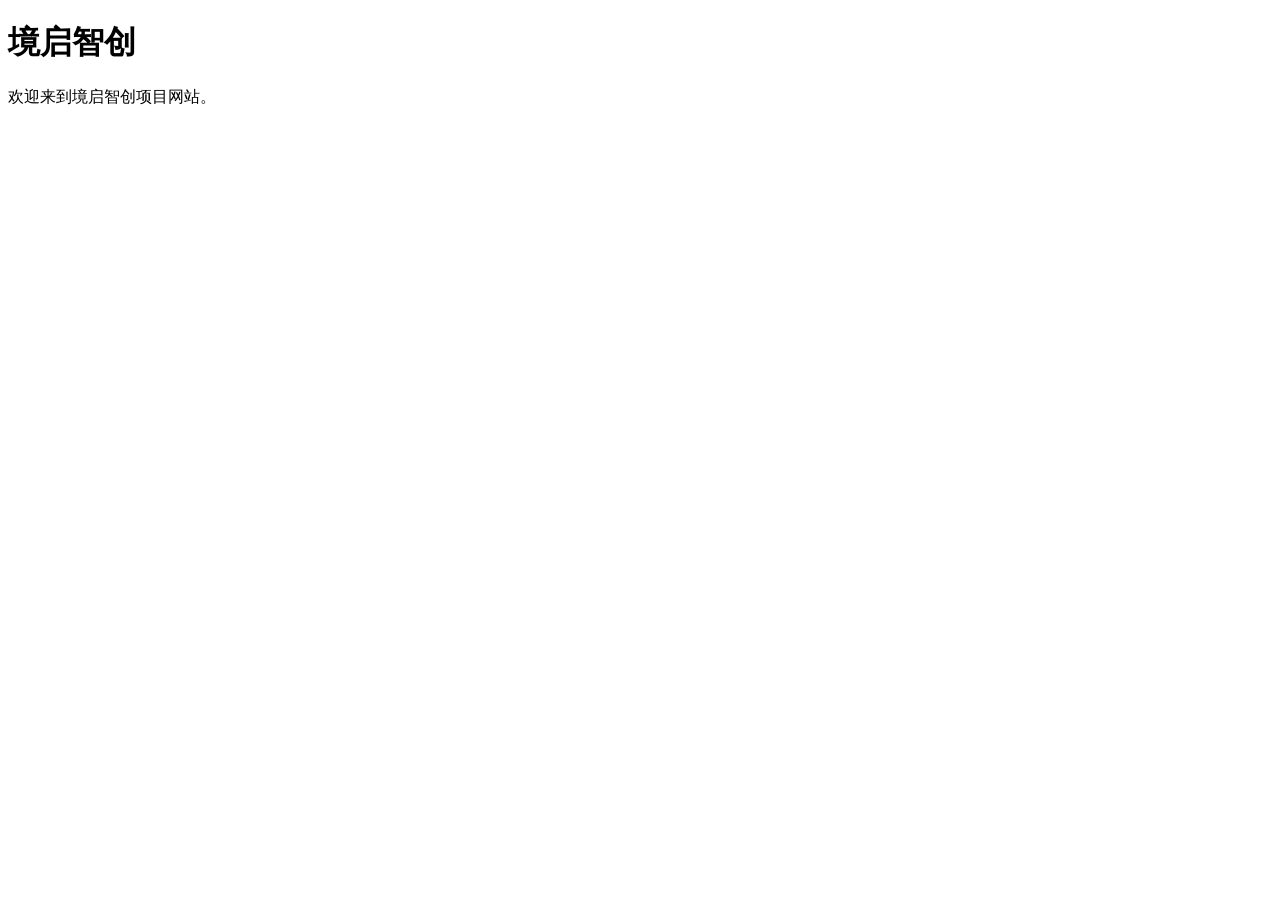
==== index.html @ 91cee244 "Create index.html" ====
<!DOCTYPE html>
<html lang=zh-CN>
<head>
  <meta charset=UTF-8>
  <meta name=viewport content=width=device-width, initial-scale=1.0>
  <title>境启智创</title>
</head>
<body>
  <h1>境启智创</h1>
  <p>欢迎来到境启智创项目网站。</p>
</body>
</html>
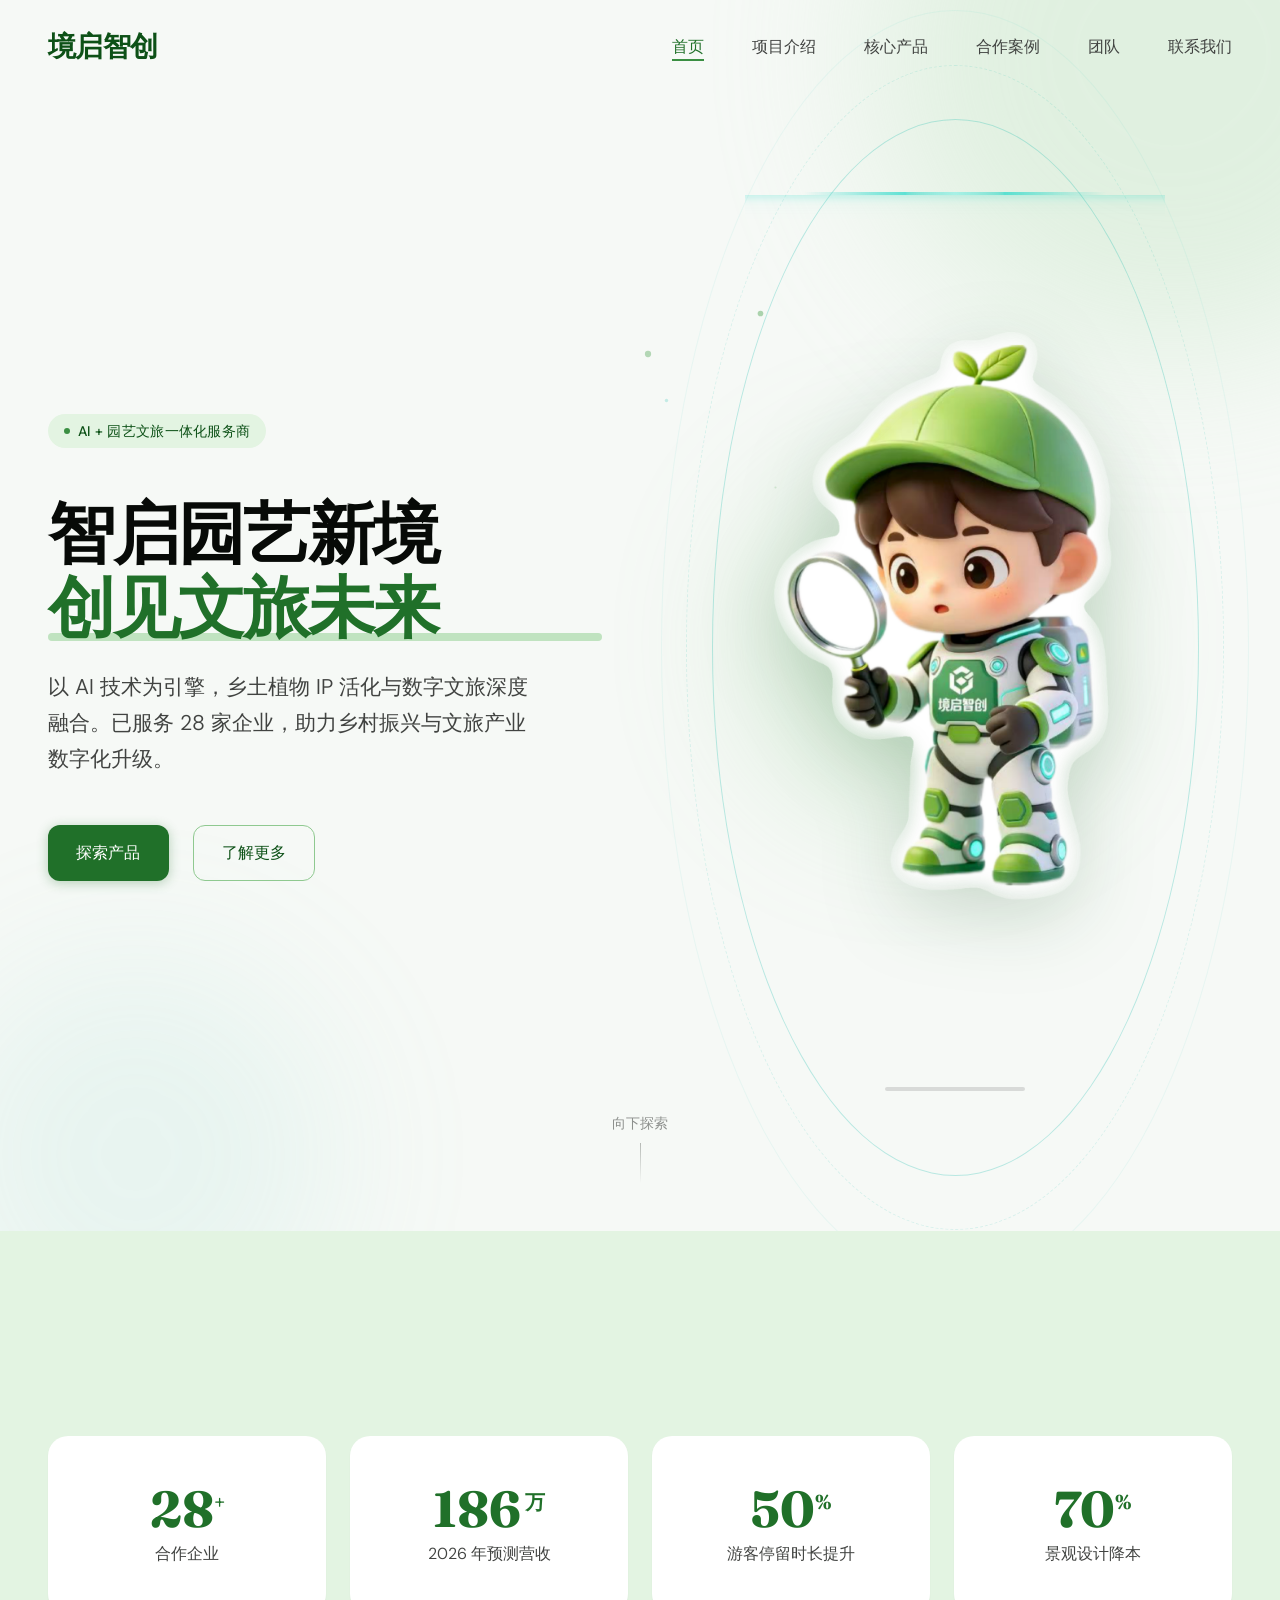
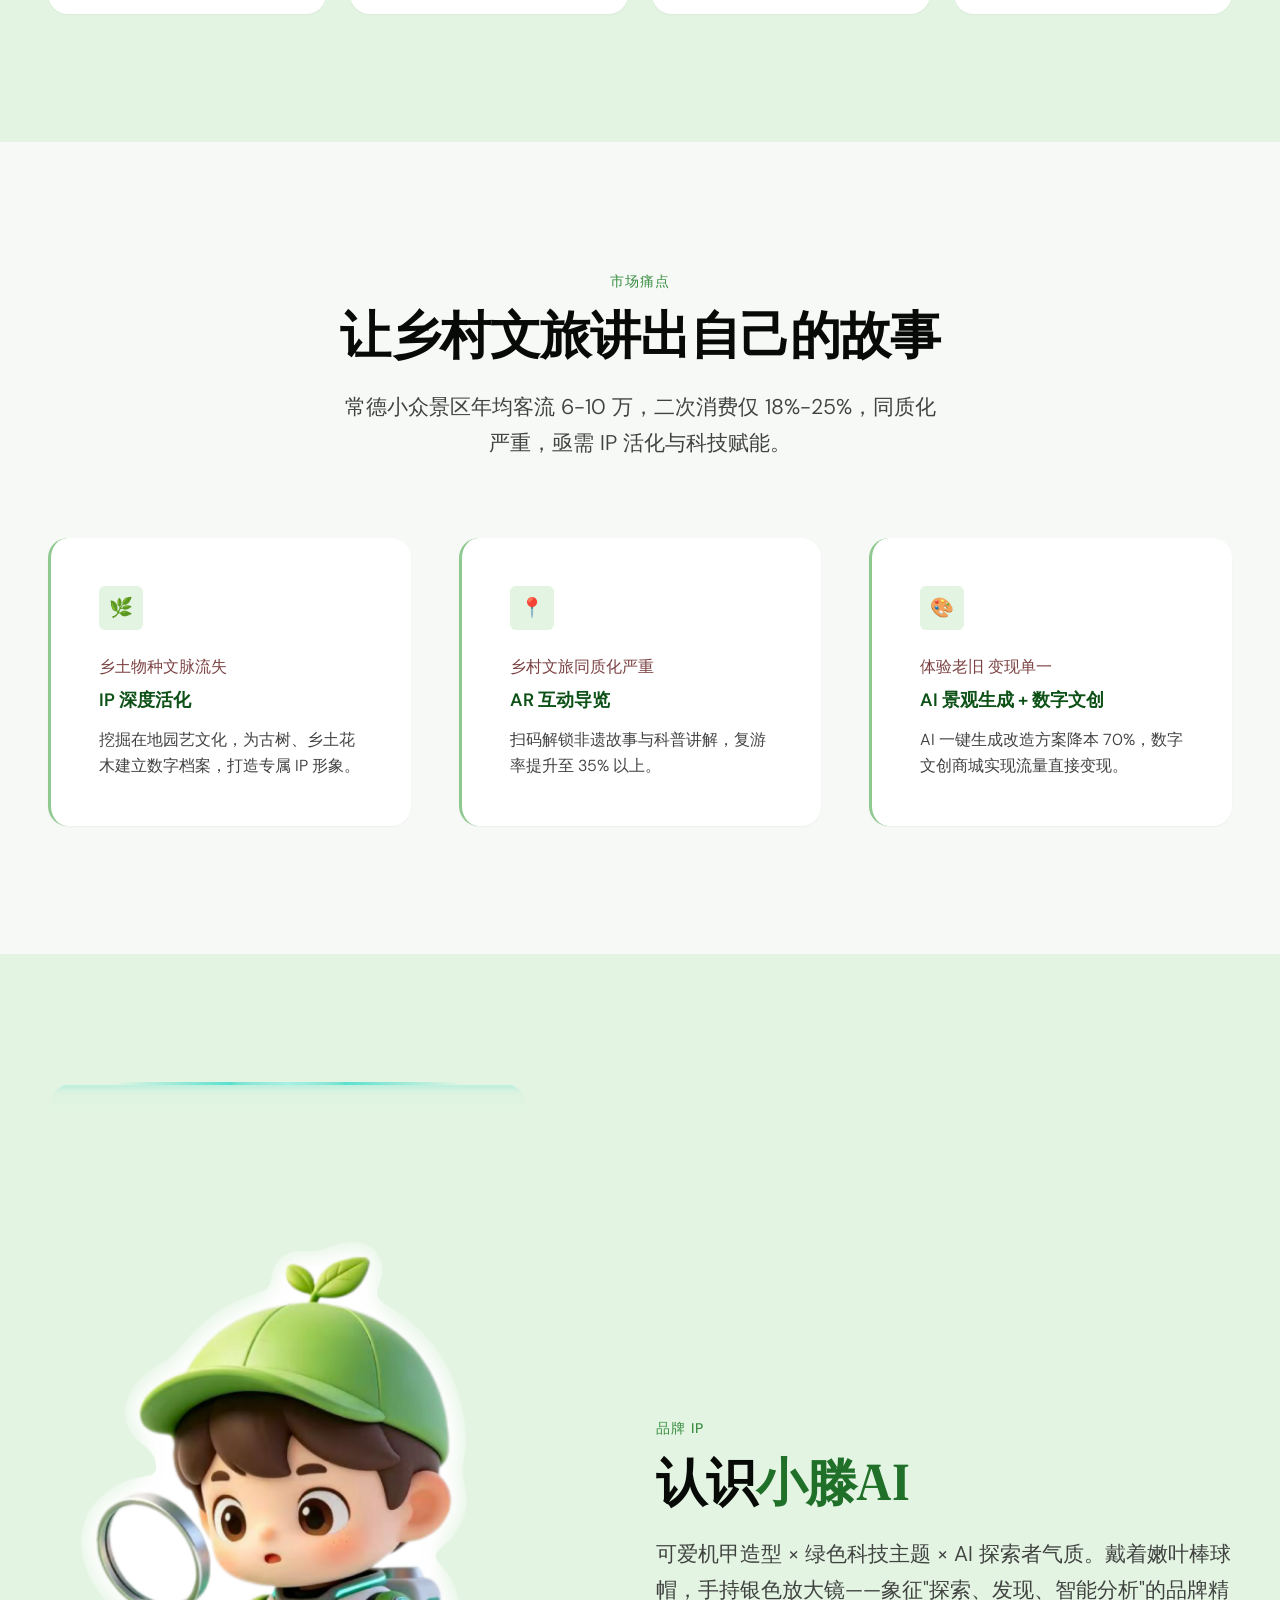
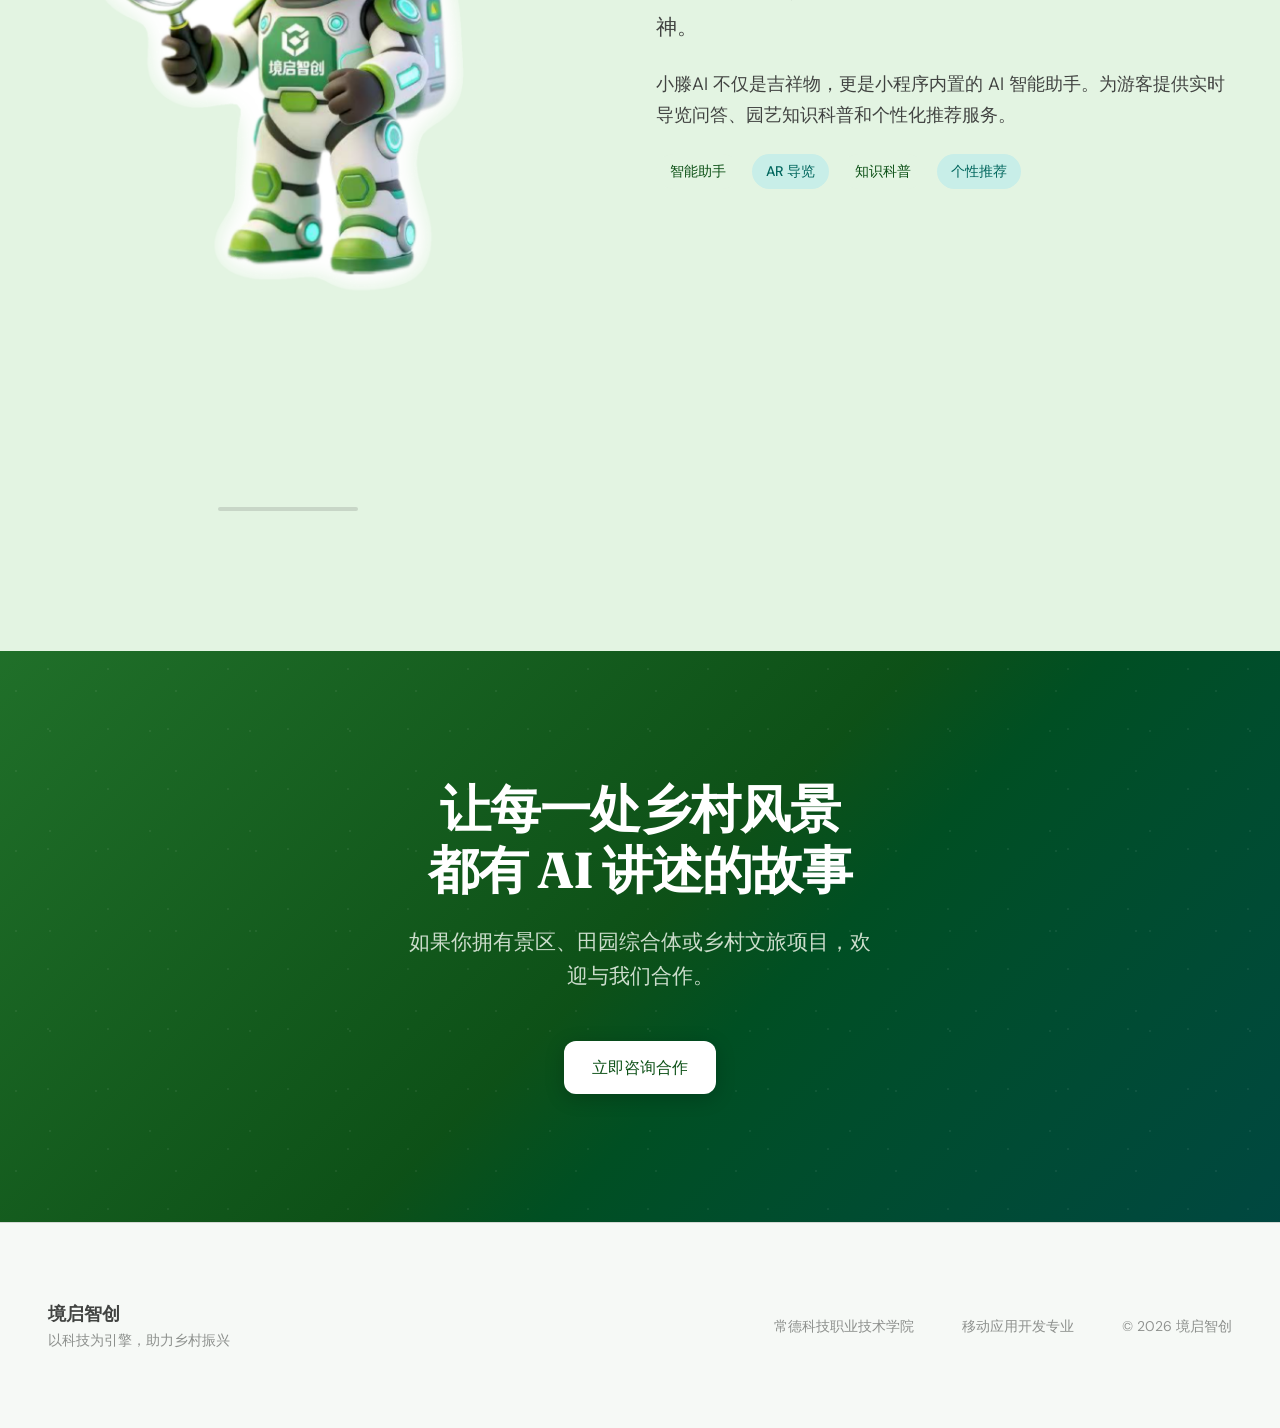
==== commit d0568cf4: "Add files via upload" ====
--- a/index.html
+++ b/index.html
@@ -1,12 +1,253 @@
 <!DOCTYPE html>
-<html lang=zh-CN>
+<html lang="zh-CN">
 <head>
-  <meta charset=UTF-8>
-  <meta name=viewport content=width=device-width, initial-scale=1.0>
-  <title>境启智创</title>
+<meta charset="UTF-8">
+<meta name="viewport" content="width=device-width, initial-scale=1.0">
+<title>境启智创 — 以科技为引擎，助力乡村振兴</title>
+<link rel="preconnect" href="https://fonts.googleapis.com">
+<link rel="preconnect" href="https://fonts.gstatic.com" crossorigin>
+<link href="https://fonts.googleapis.com/css2?family=Fraunces:opsz,wght@9..144,400;9..144,500;9..144,600;9..144,700&family=DM+Sans:wght@350;400;500;600&display=swap" rel="stylesheet">
+<link rel="stylesheet" href="styles.css">
+<style>
+.hero { min-height:100vh; display:flex; align-items:center; position:relative; padding:calc(var(--space-2xl)*1.5) 0 var(--space-2xl); overflow:hidden; }
+.hero__bg { position:absolute; inset:0; pointer-events:none; z-index:0; }
+.hero__blob { position:absolute; border-radius:50%; filter:blur(80px); opacity:0.4; }
+.hero__blob--1 { width:600px; height:600px; background:var(--green-200); top:-20%; right:-15%; }
+.hero__blob--2 { width:400px; height:400px; background:oklch(80% 0.08 185 / 0.3); bottom:-10%; left:-5%; }
+.hero__blob--3 { width:300px; height:300px; background:var(--green-300); top:40%; left:60%; }
+.hero__content { position:relative; z-index:2; display:grid; grid-template-columns:1fr 1fr; gap:var(--space-xl); align-items:center; }
+.hero__text { max-width:580px; }
+.hero__badge { display:inline-flex; align-items:center; gap:8px; padding:6px 16px; border-radius:100px; background:var(--green-100); color:var(--green-700); font-size:var(--text-xs); font-weight:500; margin-bottom:var(--space-lg); letter-spacing:0.02em; }
+.hero__badge-dot { width:6px; height:6px; border-radius:50%; background:var(--green-500); animation:pulseDot 2s ease-in-out infinite; }
+@keyframes pulseDot { 0%,100%{opacity:1;transform:scale(1)} 50%{opacity:.5;transform:scale(1.5)} }
+.hero__title { font-family:var(--font-display); font-size:var(--text-4xl); font-weight:700; line-height:1.1; letter-spacing:-0.03em; color:var(--neutral-900); margin-bottom:var(--space-md); }
+.hero__title span { display:block; color:var(--green-600); position:relative; }
+.hero__title span::after { content:''; position:absolute; bottom:4px; left:0; width:100%; height:8px; background:var(--green-200); z-index:-1; border-radius:4px; }
+.hero__subtitle { font-size:var(--text-lg); color:var(--text-secondary); line-height:1.7; margin-bottom:var(--space-lg); max-width:480px; }
+.hero__cta { display:flex; gap:var(--space-md); flex-wrap:wrap; }
+.hero__visual { position:relative; display:flex; align-items:center; justify-content:center; perspective:800px; }
+.hero__mascot-wrap { position:relative; width:100%; max-width:420px; }
+.hero__mascot-inner { will-change:transform; }
+.hero__mascot { width:100%; display:block; filter:drop-shadow(0 20px 40px oklch(38% 0.11 145 / 0.2)); }
+.hero__glow-ring { position:absolute; border-radius:50%; border:1.5px solid var(--cyan-500); pointer-events:none; }
+.hero__glow-ring--1 { inset:-8%; opacity:0.25; animation:ringPulse1 4s ease-in-out infinite; }
+.hero__glow-ring--2 { inset:-14%; opacity:0.12; border-style:dashed; animation:ringPulse2 4s ease-in-out infinite 1.5s; }
+.hero__glow-ring--3 { inset:-20%; opacity:0.06; border-width:1px; animation:ringPulse3 4s ease-in-out infinite 3s; }
+@keyframes ringPulse1 { 0%,100%{opacity:.15;transform:scale(1)} 33%{opacity:.35;transform:scale(1.06)} 66%{opacity:.18;transform:scale(1.0)} }
+@keyframes ringPulse2 { 0%,100%{opacity:.08;transform:scale(1.02)} 50%{opacity:.2;transform:scale(1.08)} }
+@keyframes ringPulse3 { 0%,100%{opacity:.04;transform:scale(1)} 50%{opacity:.1;transform:scale(1.1)} }
+.hero__particles { position:absolute; inset:-30%; pointer-events:none; }
+.particle { position:absolute; border-radius:50%; }
+.particle:nth-child(1){width:6px;height:6px;top:15%;left:20%;background:var(--cyan-500)}
+.particle:nth-child(2){width:4px;height:4px;top:10%;right:18%;background:var(--cyan-500)}
+.particle:nth-child(3){width:5px;height:5px;bottom:20%;left:15%;background:var(--cyan-500)}
+.particle:nth-child(4){width:3px;height:3px;bottom:12%;right:22%;background:var(--cyan-500)}
+.particle:nth-child(5){width:6px;height:6px;top:50%;left:8%;background:var(--green-400)}
+.particle:nth-child(6){width:4px;height:4px;top:30%;right:10%;background:var(--green-400)}
+.particle:nth-child(7){width:5px;height:5px;bottom:35%;left:25%;background:var(--green-400)}
+.particle:nth-child(8){width:3px;height:3px;top:65%;right:15%;background:var(--green-400)}
+.mascot-scan-overlay { position:absolute; inset:0; pointer-events:none; z-index:3; overflow:hidden; border-radius:inherit; }
+.mascot-scan-line { position:absolute; left:-10%; width:120%; height:3px; background:linear-gradient(90deg,transparent 0%,oklch(78% 0.14 185/0)20%,oklch(78% 0.14 185/0.6)40%,oklch(90% 0.08 185/0.9)50%,oklch(78% 0.14 185/0.6)60%,oklch(78% 0.14 185/0)80%,transparent 100%); box-shadow:0 0 8px oklch(78% 0.14 185/0.5),0 0 20px oklch(78% 0.14 185/0.3); animation:scanLine 3.5s ease-in-out infinite; }
+@keyframes scanLine { 0%{top:-5%;opacity:0} 5%{opacity:1} 45%{top:100%} 50%{top:105%;opacity:1} 55%{opacity:0} 100%{top:105%;opacity:0} }
+.mascot-pulse-dot { position:absolute; width:10px; height:10px; border-radius:50%; background:var(--cyan-500); pointer-events:none; z-index:4; box-shadow:0 0 12px oklch(78% 0.14 185/0.7),0 0 30px oklch(68% 0.15 185/0.4); animation:pulseDotTravel 3.5s ease-in-out infinite; opacity:0; }
+@keyframes pulseDotTravel { 0%,4%{top:-2%;left:85%;opacity:0}6%{opacity:1}42%{top:78%;left:20%}48%{top:100%;left:75%}50%,100%{opacity:0} }
+.mascot-energy-bar { position:absolute; bottom:12px; left:50%; transform:translateX(-50%); width:140px; height:4px; background:oklch(0% 0 0/0.12); border-radius:2px; overflow:hidden; z-index:3; pointer-events:none; }
+.mascot-energy-fill { height:100%; width:0; border-radius:2px; background:linear-gradient(90deg,var(--green-400),var(--cyan-500)); box-shadow:0 0 8px oklch(68% 0.15 185/0.5); animation:energyFill 3.5s ease-in-out infinite; }
+@keyframes energyFill { 0%{width:5%;opacity:.7} 45%{width:85%;opacity:1} 55%{width:100%;opacity:1} 65%{width:0;opacity:0} 100%{width:0;opacity:0} }
+.hero__sparkle { position:absolute; width:2px; height:2px; background:white; border-radius:50%; pointer-events:none; }
+.scroll-indicator { position:absolute; bottom:var(--space-lg); left:50%; transform:translateX(-50%); z-index:2; display:flex; flex-direction:column; align-items:center; gap:8px; color:var(--text-muted); font-size:var(--text-xs); }
+.scroll-indicator__line { width:1px; height:40px; background:linear-gradient(to bottom,var(--neutral-300),transparent); animation:scrollLine 2s ease-in-out infinite; }
+@keyframes scrollLine { 0%{transform:scaleY(0);transform-origin:top;opacity:0} 50%{transform:scaleY(1);transform-origin:top;opacity:1} 100%{transform:scaleY(0);transform-origin:bottom;opacity:0} }
+.stats-bar { display:grid; grid-template-columns:repeat(4,1fr); gap:var(--space-md); margin-top:var(--space-xl); }
+.stat-card { text-align:center; padding:var(--space-lg) var(--space-md); background:white; border-radius:var(--radius-lg); box-shadow:var(--shadow-sm); transition:transform 300ms var(--ease-out-quart),box-shadow 300ms var(--ease-out-quart); }
+.stat-card:hover { transform:translateY(-4px); box-shadow:var(--shadow-md); }
+.stat-card__value { font-family:var(--font-display); font-size:var(--text-3xl); font-weight:700; color:var(--green-600); line-height:1; margin-bottom:var(--space-xs); }
+.stat-card__value sup { font-size:0.4em; vertical-align:super; }
+.stat-card__label { font-size:var(--text-sm); color:var(--text-secondary); }
+.pain-grid { display:grid; grid-template-columns:repeat(3,1fr); gap:var(--space-lg); }
+.pain-item { padding:var(--space-lg); border-radius:var(--radius-lg); background:white; box-shadow:var(--shadow-sm); border-left:3px solid var(--green-300); transition:border-color 300ms var(--ease-out-quart),box-shadow 300ms var(--ease-out-quart); }
+.pain-item:hover { border-left-color:var(--green-500); box-shadow:var(--shadow-md); }
+.pain-item__icon { width:44px; height:44px; display:flex; align-items:center; justify-content:center; border-radius:var(--radius-sm); background:var(--green-100); color:var(--green-600); font-size:1.2rem; margin-bottom:var(--space-md); }
+.pain-item__problem { font-size:var(--text-sm); color:oklch(45% 0.08 20); font-weight:500; margin-bottom:var(--space-xs); }
+.pain-item__solution { font-weight:600; color:var(--green-700); font-size:var(--text-base); margin-bottom:var(--space-sm); }
+.pain-item__desc { font-size:var(--text-sm); color:var(--text-secondary); line-height:1.6; }
+.mascot-showcase { display:grid; grid-template-columns:1fr 1.2fr; gap:var(--space-2xl); align-items:center; }
+.mascot-showcase__img-wrap { position:relative; border-radius:var(--radius-xl); overflow:hidden; }
+.mascot-showcase__img { width:100%; border-radius:inherit; transition:transform 600ms var(--ease-out-quart); }
+.mascot-showcase__img-wrap:hover .mascot-showcase__img { transform:scale(1.03); }
+.mascot-showcase__badges { display:flex; flex-wrap:wrap; gap:var(--space-sm); margin-top:var(--space-md); }
+.mascot-badge { display:flex; align-items:center; gap:6px; padding:6px 14px; border-radius:100px; font-size:var(--text-xs); font-weight:500; }
+.mascot-badge--green { background:var(--green-100); color:var(--green-700); }
+.mascot-badge--cyan { background:oklch(92% 0.04 185); color:oklch(45% 0.1 185); }
+.cta { padding:var(--space-2xl) 0; text-align:center; position:relative; overflow:hidden; }
+.cta::before { content:''; position:absolute; inset:0; background:linear-gradient(135deg,var(--green-600)0%,var(--green-700)50%,oklch(35% 0.08 185)100%); z-index:0; }
+.cta__pattern { position:absolute; inset:0; z-index:1; opacity:0.06; background-image:radial-gradient(circle at 20% 50%,white 1px,transparent 1px),radial-gradient(circle at 80% 30%,white 1px,transparent 1px),radial-gradient(circle at 50% 80%,white 1px,transparent 1px); background-size:80px 80px,60px 60px,100px 100px; }
+.cta__content { position:relative; z-index:2; }
+.cta__title { font-family:var(--font-display); font-size:var(--text-3xl); font-weight:700; color:white; margin-bottom:var(--space-md); line-height:1.2; letter-spacing:-0.02em; }
+.cta__desc { font-size:var(--text-lg); color:oklch(88% 0.03 145); margin-bottom:var(--space-lg); max-width:480px; margin-inline:auto; }
+.cta .btn--primary { background:white; color:var(--green-700); box-shadow:0 4px 20px oklch(0% 0 0/0.2); }
+.cta .btn--primary:hover { background:var(--green-100); transform:translateY(-2px); }
+@media (max-width:1024px) {
+  .hero__content { grid-template-columns:1fr; text-align:center; }
+  .hero__text { max-width:100%; }
+  .hero__subtitle { max-width:100%; }
+  .hero__cta { justify-content:center; }
+  .hero__visual { order:-1; }
+  .hero__mascot-wrap { max-width:280px; margin-inline:auto; }
+  .pain-grid { grid-template-columns:1fr; }
+  .stats-bar { grid-template-columns:repeat(2,1fr); }
+  .mascot-showcase { grid-template-columns:1fr; gap:var(--space-xl); }
+  .mascot-showcase__badges { justify-content:center; }
+  .mascot-showcase__img-wrap { max-width:320px; margin-inline:auto; }
+}
+@media (max-width:640px) {
+  .stats-bar { grid-template-columns:1fr; }
+  .hero__title { font-size:var(--text-2xl); }
+}
+</style>
 </head>
 <body>
-  <h1>境启智创</h1>
-  <p>欢迎来到境启智创项目网站。</p>
+<nav class="nav" id="nav">
+  <div class="container nav__inner">
+    <a href="index.html" class="nav__brand">境启智创</a>
+    <ul class="nav__links">
+      <li><a href="index.html" class="nav__link nav__link--active">首页</a></li>
+      <li><a href="about.html" class="nav__link">项目介绍</a></li>
+      <li><a href="features.html" class="nav__link">核心产品</a></li>
+      <li><a href="cases.html" class="nav__link">合作案例</a></li>
+      <li><a href="team.html" class="nav__link">团队</a></li>
+      <li><a href="contact.html" class="nav__link">联系我们</a></li>
+    </ul>
+  </div>
+</nav>
+
+<section class="hero">
+  <div class="hero__bg"><div class="hero__blob hero__blob--1"></div><div class="hero__blob hero__blob--2"></div><div class="hero__blob hero__blob--3"></div></div>
+  <div class="container hero__content">
+    <div class="hero__text reveal">
+      <div class="hero__badge"><span class="hero__badge-dot"></span>AI + 园艺文旅一体化服务商</div>
+      <h1 class="hero__title">智启园艺新境<span>创见文旅未来</span></h1>
+      <p class="hero__subtitle">以 AI 技术为引擎，乡土植物 IP 活化与数字文旅深度融合。已服务 28 家企业，助力乡村振兴与文旅产业数字化升级。</p>
+      <div class="hero__cta">
+        <a href="features.html" class="btn btn--primary">探索产品</a>
+        <a href="about.html" class="btn btn--outline">了解更多</a>
+      </div>
+    </div>
+    <div class="hero__visual reveal reveal--delay-1">
+      <div class="hero__mascot-wrap" id="mascotWrap">
+        <div class="hero__glow-ring hero__glow-ring--1"></div><div class="hero__glow-ring hero__glow-ring--2"></div><div class="hero__glow-ring hero__glow-ring--3"></div>
+        <div class="hero__particles" id="heroParticles">
+          <div class="particle"></div><div class="particle"></div><div class="particle"></div><div class="particle"></div><div class="particle"></div><div class="particle"></div><div class="particle"></div><div class="particle"></div>
+        </div>
+        <div class="hero__mascot-inner">
+          <img src="吉祥物.png" alt="小滕AI" class="hero__mascot" width="420" height="420">
+          <div class="mascot-scan-overlay"><div class="mascot-scan-line"></div></div>
+          <div class="mascot-pulse-dot"></div>
+        </div>
+        <div class="mascot-energy-bar"><div class="mascot-energy-fill"></div></div>
+      </div>
+    </div>
+  </div>
+  <div class="scroll-indicator"><span>向下探索</span><div class="scroll-indicator__line"></div></div>
+</section>
+
+<section class="section section--alt">
+  <div class="container">
+    <div class="stats-bar">
+      <div class="stat-card reveal"><div class="stat-card__value">28<sup>+</sup></div><div class="stat-card__label">合作企业</div></div>
+      <div class="stat-card reveal reveal--delay-1"><div class="stat-card__value">186<sup> 万</sup></div><div class="stat-card__label">2026 年预测营收</div></div>
+      <div class="stat-card reveal reveal--delay-2"><div class="stat-card__value">50<sup>%</sup></div><div class="stat-card__label">游客停留时长提升</div></div>
+      <div class="stat-card reveal reveal--delay-3"><div class="stat-card__value">70<sup>%</sup></div><div class="stat-card__label">景观设计降本</div></div>
+    </div>
+  </div>
+</section>
+
+<section class="section">
+  <div class="container">
+    <div class="section__header reveal">
+      <p class="section__eyebrow">市场痛点</p>
+      <h2 class="section__title">让乡村文旅讲出自己的故事</h2>
+      <p class="section__desc">常德小众景区年均客流 6-10 万，二次消费仅 18%-25%，同质化严重，亟需 IP 活化与科技赋能。</p>
+    </div>
+    <div class="pain-grid">
+      <div class="pain-item reveal">
+        <div class="pain-item__icon">🌿</div>
+        <p class="pain-item__problem">乡土物种文脉流失</p>
+        <p class="pain-item__solution">IP 深度活化</p>
+        <p class="pain-item__desc">挖掘在地园艺文化，为古树、乡土花木建立数字档案，打造专属 IP 形象。</p>
+      </div>
+      <div class="pain-item reveal reveal--delay-1">
+        <div class="pain-item__icon">📍</div>
+        <p class="pain-item__problem">乡村文旅同质化严重</p>
+        <p class="pain-item__solution">AR 互动导览</p>
+        <p class="pain-item__desc">扫码解锁非遗故事与科普讲解，复游率提升至 35% 以上。</p>
+      </div>
+      <div class="pain-item reveal reveal--delay-2">
+        <div class="pain-item__icon">🎨</div>
+        <p class="pain-item__problem">体验老旧 变现单一</p>
+        <p class="pain-item__solution">AI 景观生成 + 数字文创</p>
+        <p class="pain-item__desc">AI 一键生成改造方案降本 70%，数字文创商城实现流量直接变现。</p>
+      </div>
+    </div>
+  </div>
+</section>
+
+<section class="section section--alt">
+  <div class="container">
+    <div class="mascot-showcase">
+      <div class="mascot-showcase__img-wrap reveal">
+        <img src="吉祥物.png" alt="小滕AI" class="mascot-showcase__img" width="500" height="500">
+        <div class="mascot-scan-overlay"><div class="mascot-scan-line"></div></div>
+        <div class="mascot-pulse-dot"></div>
+        <div class="mascot-energy-bar"><div class="mascot-energy-fill"></div></div>
+      </div>
+      <div class="reveal reveal--delay-1">
+        <p class="section__eyebrow">品牌 IP</p>
+        <h2 class="section__title" style="text-align:left;">认识<span style="color:var(--green-600);">小滕AI</span></h2>
+        <p class="section__desc" style="margin-inline:0;margin-bottom:var(--space-md);">可爱机甲造型 × 绿色科技主题 × AI 探索者气质。戴着嫩叶棒球帽，手持银色放大镜——象征"探索、发现、智能分析"的品牌精神。</p>
+        <p style="color:var(--text-secondary);line-height:1.7;margin-bottom:var(--space-md);">小滕AI 不仅是吉祥物，更是小程序内置的 AI 智能助手。为游客提供实时导览问答、园艺知识科普和个性化推荐服务。</p>
+        <div class="mascot-showcase__badges">
+          <span class="mascot-badge mascot-badge--green">智能助手</span><span class="mascot-badge mascot-badge--cyan">AR 导览</span><span class="mascot-badge mascot-badge--green">知识科普</span><span class="mascot-badge mascot-badge--cyan">个性推荐</span>
+        </div>
+      </div>
+    </div>
+  </div>
+</section>
+
+<section class="cta">
+  <div class="cta__pattern"></div>
+  <div class="container cta__content reveal">
+    <h2 class="cta__title">让每一处乡村风景<br>都有 AI 讲述的故事</h2>
+    <p class="cta__desc">如果你拥有景区、田园综合体或乡村文旅项目，欢迎与我们合作。</p>
+    <a href="contact.html" class="btn btn--primary">立即咨询合作</a>
+  </div>
+</section>
+
+<footer class="footer">
+  <div class="container footer__inner">
+    <div><div class="footer__brand">境启智创</div><p class="footer__slogan">以科技为引擎，助力乡村振兴</p></div>
+    <div class="footer__links">
+      <a href="about.html" class="footer__link">常德科技职业技术学院</a>
+      <a href="about.html" class="footer__link">移动应用开发专业</a>
+      <span class="footer__link">© 2026 境启智创</span>
+    </div>
+  </div>
+</footer>
+
+<script>
+(function(){
+var n=document.getElementById('nav'),st=false;window.addEventListener('scroll',function(){if(!st){requestAnimationFrame(function(){n.classList.toggle('nav--scrolled',window.scrollY>40);st=false});st=true}},{passive:true});
+document.querySelectorAll('.reveal').forEach(function(el){var o=new IntersectionObserver(function(e){e.forEach(function(en){if(en.isIntersecting){en.target.classList.add('reveal--visible');o.unobserve(en.target)}})},{threshold:0.15,rootMargin:'0px 0px -40px 0px'});o.observe(el)});
+var w=document.getElementById('mascotWrap'),m=w&&w.querySelector('.hero__mascot'),ps=document.querySelectorAll('#heroParticles .particle');
+if(w&&m){
+  var tx=0,ty=0,ctx=0,cty=0,tk=false;
+  document.addEventListener('mousemove',function(e){var r=w.getBoundingClientRect(),cx=r.left+r.width/2,cy=r.top+r.height/2,md=Math.max(window.innerWidth,window.innerHeight);tx=(e.clientY-cy)/md*8;ty=(e.clientX-cx)/md*-8;if(!tk){tk=true;requestAnimationFrame(function(){ctx+=(tx-ctx)*0.08;cty+=(ty-cty)*0.08;m.style.transform='perspective(600px) rotateX('+ctx+'deg) rotateY('+cty+'deg)';tk=false})}});
+  w.addEventListener('click',function(e){var r=w.getBoundingClientRect(),x=e.clientX-r.left,y=e.clientY-r.top;for(var i=0;i<12;i++){var s=document.createElement('div');s.className='hero__sparkle';var a=Math.PI*2*i/12+Math.random()*0.3,d=30+Math.random()*50;s.style.left=x+'px';s.style.top=y+'px';s.style.setProperty('--dx',Math.cos(a)*d+'px');s.style.setProperty('--dy',Math.sin(a)*d+'px');s.style.animation='sparkleBurst 700ms cubic-bezier(0.16,1,0.3,1) forwards';s.style.animationDelay=Math.random()*80+'ms';w.appendChild(s);s.addEventListener('animationend',function(){s.remove()})}});
+  var orb=[{rx:160,ry:80,sp:0.004,ph:0},{rx:130,ry:110,sp:-0.005,ph:1.2},{rx:180,ry:60,sp:0.0035,ph:2.5},{rx:140,ry:130,sp:-0.0045,ph:0.8},{rx:190,ry:90,sp:0.003,ph:3.2},{rx:120,ry:100,sp:-0.0055,ph:1.8},{rx:170,ry:70,sp:0.0042,ph:4},{rx:150,ry:120,sp:-0.0038,ph:2.2}];
+  var ang=0;function ap(){var cx=w.offsetWidth/2,cy=w.offsetHeight/2;ang+=1;ps.forEach(function(p,i){var o=orb[i],a=ang*o.sp+o.ph,px=cx+Math.cos(a)*o.rx,py=cy+Math.sin(a)*o.ry,s=0.5+0.5*Math.sin(a*2);p.style.left=px+'px';p.style.top=py+'px';p.style.opacity=0.15+s*0.4;p.style.transform='scale('+(0.6+s*0.6)+')'});requestAnimationFrame(ap)}ap();
+}
+var ss=document.createElement('style');ss.textContent='@keyframes sparkleBurst{0%{opacity:1;transform:translate(0,0)scale(1)}100%{opacity:0;transform:translate(var(--dx),var(--dy))scale(.2)}}';document.head.appendChild(ss);
+})();
+</script>
 </body>
 </html>
--- a/styles.css
+++ b/styles.css
@@ -0,0 +1,339 @@
+/* ============================================
+   境启智创 — 共享样式表
+   ============================================ */
+
+/* ---------- CSS Custom Properties ---------- */
+:root {
+  --green-100: oklch(95% 0.03 145);
+  --green-200: oklch(88% 0.06 145);
+  --green-300: oklch(78% 0.10 145);
+  --green-400: oklch(68% 0.13 145);
+  --green-500: oklch(58% 0.14 145);
+  --green-600: oklch(48% 0.13 145);
+  --green-700: oklch(38% 0.11 145);
+  --green-800: oklch(28% 0.08 145);
+  --green-900: oklch(18% 0.04 145);
+
+  --cyan-400: oklch(78% 0.14 185);
+  --cyan-500: oklch(68% 0.15 185);
+  --cyan-600: oklch(55% 0.14 185);
+
+  --neutral-50:  oklch(98% 0.005 145);
+  --neutral-100: oklch(94% 0.008 145);
+  --neutral-200: oklch(88% 0.008 145);
+  --neutral-300: oklch(78% 0.007 145);
+  --neutral-400: oklch(65% 0.006 145);
+  --neutral-500: oklch(50% 0.005 145);
+  --neutral-600: oklch(38% 0.005 145);
+  --neutral-700: oklch(28% 0.006 145);
+  --neutral-800: oklch(20% 0.007 145);
+  --neutral-900: oklch(14% 0.008 145);
+
+  --surface: var(--neutral-50);
+  --surface-alt: var(--green-100);
+  --text-primary: var(--neutral-900);
+  --text-secondary: var(--neutral-600);
+  --text-muted: var(--neutral-400);
+  --border-subtle: var(--neutral-200);
+
+  --font-display: 'Fraunces', 'Georgia', 'Times New Roman', serif;
+  --font-body: 'DM Sans', 'Segoe UI', system-ui, -apple-system, sans-serif;
+
+  --text-xs: clamp(0.75rem, 0.7rem + 0.25vw, 0.875rem);
+  --text-sm: clamp(0.875rem, 0.8rem + 0.3vw, 1rem);
+  --text-base: clamp(1rem, 0.9rem + 0.4vw, 1.125rem);
+  --text-lg: clamp(1.125rem, 1rem + 0.5vw, 1.333rem);
+  --text-xl: clamp(1.333rem, 1.1rem + 0.8vw, 1.777rem);
+  --text-2xl: clamp(1.777rem, 1.4rem + 1.2vw, 2.369rem);
+  --text-3xl: clamp(2.369rem, 1.8rem + 1.8vw, 3.157rem);
+  --text-4xl: clamp(3.157rem, 2.4rem + 2.5vw, 4.209rem);
+
+  --space-xs: clamp(0.25rem, 0.5vw, 0.5rem);
+  --space-sm: clamp(0.5rem, 1vw, 0.75rem);
+  --space-md: clamp(1rem, 2vw, 1.5rem);
+  --space-lg: clamp(2rem, 4vw, 3rem);
+  --space-xl: clamp(3rem, 6vw, 5rem);
+  --space-2xl: clamp(5rem, 10vw, 8rem);
+
+  --shadow-sm: 0 1px 2px oklch(0% 0 0 / 0.04);
+  --shadow-md: 0 4px 6px -1px oklch(0% 0 0 / 0.05), 0 2px 4px -2px oklch(0% 0 0 / 0.04);
+  --shadow-lg: 0 10px 25px -5px oklch(0% 0 0 / 0.06), 0 8px 10px -6px oklch(0% 0 0 / 0.03);
+
+  --ease-out-quart: cubic-bezier(0.25, 1, 0.5, 1);
+  --ease-out-expo: cubic-bezier(0.16, 1, 0.3, 1);
+  --ease-in-out: cubic-bezier(0.65, 0, 0.35, 1);
+
+  --content-max: 1200px;
+  --content-narrow: 800px;
+  --radius-sm: 6px;
+  --radius-md: 12px;
+  --radius-lg: 20px;
+  --radius-xl: 28px;
+}
+
+/* ---------- Reset ---------- */
+*, *::before, *::after { box-sizing: border-box; margin: 0; padding: 0; }
+
+html { scroll-behavior: smooth; -webkit-font-smoothing: antialiased; -moz-osx-font-smoothing: grayscale; }
+
+body {
+  font-family: var(--font-body);
+  font-size: var(--text-base);
+  font-weight: 350;
+  line-height: 1.6;
+  color: var(--text-primary);
+  background: var(--surface);
+  overflow-x: hidden;
+  font-kerning: normal;
+}
+
+img { display: block; max-width: 100%; height: auto; }
+a { color: inherit; text-decoration: none; }
+ul { list-style: none; }
+
+:focus-visible { outline: 2px solid var(--green-500); outline-offset: 2px; }
+:focus:not(:focus-visible) { outline: none; }
+
+/* ---------- Container ---------- */
+.container {
+  width: min(var(--content-max), 100% - var(--space-lg) * 2);
+  margin-inline: auto;
+}
+.container--narrow {
+  width: min(var(--content-narrow), 100% - var(--space-lg) * 2);
+  margin-inline: auto;
+}
+
+/* ---------- Navigation ---------- */
+.nav {
+  position: fixed;
+  top: 0; left: 0; right: 0;
+  z-index: 100;
+  padding: var(--space-md) 0;
+  transition: background 350ms var(--ease-out-quart),
+              box-shadow 350ms var(--ease-out-quart);
+}
+.nav--scrolled {
+  background: oklch(98% 0.005 145 / 0.85);
+  backdrop-filter: blur(12px);
+  box-shadow: var(--shadow-sm);
+}
+.nav__inner {
+  display: flex;
+  align-items: center;
+  justify-content: space-between;
+}
+.nav__brand {
+  font-family: var(--font-display);
+  font-size: var(--text-xl);
+  font-weight: 700;
+  color: var(--green-700);
+  letter-spacing: -0.02em;
+}
+.nav__links {
+  display: flex;
+  gap: var(--space-lg);
+}
+.nav__link {
+  font-size: var(--text-sm);
+  font-weight: 400;
+  color: var(--text-secondary);
+  position: relative;
+  padding: 4px 0;
+  transition: color 200ms var(--ease-out-quart);
+}
+.nav__link::after {
+  content: '';
+  position: absolute;
+  bottom: 0; left: 0;
+  width: 0; height: 1.5px;
+  background: var(--green-500);
+  transition: width 300ms var(--ease-out-quart);
+}
+.nav__link:hover { color: var(--green-600); }
+.nav__link:hover::after { width: 100%; }
+.nav__link--active {
+  color: var(--green-600);
+  font-weight: 500;
+}
+.nav__link--active::after { width: 100%; }
+
+@media (max-width: 640px) {
+  .nav__links { display: none; }
+}
+
+/* ---------- Buttons ---------- */
+.btn {
+  display: inline-flex;
+  align-items: center;
+  gap: 8px;
+  padding: 14px 28px;
+  border-radius: var(--radius-md);
+  font-family: var(--font-body);
+  font-size: var(--text-sm);
+  font-weight: 500;
+  border: none;
+  cursor: pointer;
+  transition: all 200ms var(--ease-out-quart);
+  letter-spacing: 0.01em;
+  min-height: 48px;
+}
+.btn--primary {
+  background: var(--green-600);
+  color: white;
+  box-shadow: 0 2px 12px oklch(48% 0.13 145 / 0.3);
+}
+.btn--primary:hover {
+  background: var(--green-700);
+  transform: translateY(-2px);
+  box-shadow: 0 6px 20px oklch(48% 0.13 145 / 0.35);
+}
+.btn--primary:active { transform: translateY(0); }
+.btn--outline {
+  background: transparent;
+  border: 1.5px solid var(--green-300);
+  color: var(--green-700);
+}
+.btn--outline:hover {
+  background: var(--green-100);
+  border-color: var(--green-400);
+  transform: translateY(-2px);
+}
+.btn--outline:active { transform: translateY(0); }
+
+/* ---------- Section Common ---------- */
+.section { padding: var(--space-2xl) 0; position: relative; }
+.section--alt { background: var(--surface-alt); }
+.section--first { padding-top: calc(var(--space-2xl) + 80px); }
+
+.section__header {
+  text-align: center;
+  margin-bottom: var(--space-xl);
+}
+.section__eyebrow {
+  font-size: var(--text-xs);
+  font-weight: 500;
+  text-transform: uppercase;
+  letter-spacing: 0.08em;
+  color: var(--green-500);
+  margin-bottom: var(--space-sm);
+}
+.section__title {
+  font-family: var(--font-display);
+  font-size: var(--text-3xl);
+  font-weight: 600;
+  line-height: 1.2;
+  letter-spacing: -0.02em;
+  color: var(--neutral-900);
+  margin-bottom: var(--space-md);
+}
+.section__desc {
+  font-size: var(--text-lg);
+  color: var(--text-secondary);
+  max-width: 600px;
+  margin-inline: auto;
+  line-height: 1.7;
+}
+
+/* ---------- Footer ---------- */
+.footer {
+  padding: var(--space-xl) 0;
+  border-top: 1px solid var(--border-subtle);
+  background: var(--surface);
+}
+.footer__inner {
+  display: flex;
+  justify-content: space-between;
+  align-items: center;
+  flex-wrap: wrap;
+  gap: var(--space-md);
+}
+.footer__brand {
+  font-family: var(--font-display);
+  font-size: var(--text-base);
+  font-weight: 600;
+  color: var(--text-secondary);
+}
+.footer__slogan {
+  font-size: var(--text-xs);
+  color: var(--text-muted);
+}
+.footer__links {
+  display: flex;
+  gap: var(--space-lg);
+}
+.footer__link {
+  font-size: var(--text-xs);
+  color: var(--text-muted);
+  transition: color 200ms var(--ease-out-quart);
+}
+.footer__link:hover { color: var(--green-500); }
+
+@media (max-width: 640px) {
+  .footer__inner { flex-direction: column; text-align: center; }
+}
+
+/* ---------- Reveal Animation ---------- */
+.reveal {
+  opacity: 0;
+  transform: translateY(30px);
+  transition: opacity 700ms var(--ease-out-quart),
+              transform 700ms var(--ease-out-quart);
+}
+.reveal--visible { opacity: 1; transform: translateY(0); }
+.reveal--delay-1 { transition-delay: 100ms; }
+.reveal--delay-2 { transition-delay: 200ms; }
+.reveal--delay-3 { transition-delay: 300ms; }
+
+/* ---------- Reduced Motion ---------- */
+@media (prefers-reduced-motion: reduce) {
+  *, *::before, *::after {
+    animation-duration: 0.01ms !important;
+    transition-duration: 0.01ms !important;
+  }
+  .reveal { opacity: 1; transform: none; }
+}
+
+/* ---------- Page Header (non-hero pages) ---------- */
+.page-header {
+  padding: calc(var(--space-2xl) + 80px) 0 var(--space-xl);
+  text-align: center;
+  position: relative;
+  overflow: hidden;
+}
+.page-header__bg {
+  position: absolute;
+  inset: 0;
+  pointer-events: none;
+  z-index: 0;
+}
+.page-header__blob {
+  position: absolute;
+  border-radius: 50%;
+  filter: blur(80px);
+  opacity: 0.25;
+}
+.page-header__blob--1 {
+  width: 400px; height: 400px;
+  background: var(--green-200);
+  top: -30%; right: -10%;
+}
+.page-header__blob--2 {
+  width: 300px; height: 300px;
+  background: oklch(80% 0.08 185 / 0.2);
+  bottom: -20%; left: -5%;
+}
+.page-header__content { position: relative; z-index: 2; }
+.page-header__title {
+  font-family: var(--font-display);
+  font-size: var(--text-3xl);
+  font-weight: 700;
+  color: var(--neutral-900);
+  letter-spacing: -0.02em;
+  line-height: 1.15;
+}
+.page-header__subtitle {
+  font-size: var(--text-lg);
+  color: var(--text-secondary);
+  margin-top: var(--space-sm);
+}
